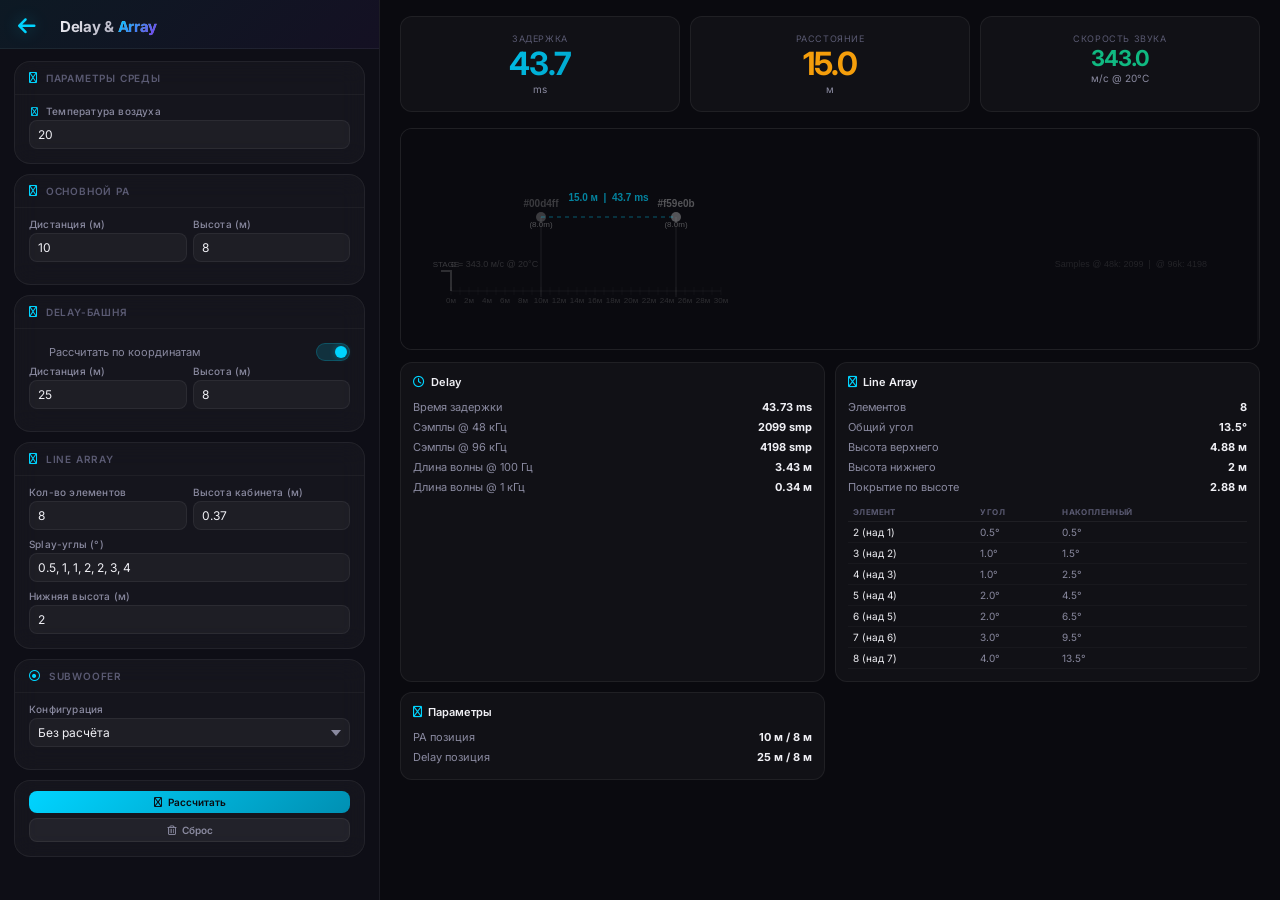
==== tools/delay-calc/index.html @ 60320d3c "feat: Delay & Array Calculator - Расчёт задержки: координаты PA/Delay или прямое расстояние - Скорос" ====
<!DOCTYPE html>
<html lang="ru">
<head>
<meta charset="UTF-8">
<meta name="viewport" content="width=device-width, initial-scale=1.0">
<title>Delay & Array Calculator — GenMap Toolkit</title>
<link rel="preconnect" href="https://fonts.googleapis.com">
<link rel="preconnect" href="https://fonts.gstatic.com" crossorigin>
<link href="https://fonts.googleapis.com/css2?family=Inter:wght@300;400;500;600;700;800&display=swap" rel="stylesheet">
<link rel="stylesheet" href="https://cdnjs.cloudflare.com/ajax/libs/font-awesome/6.5.1/css/all.min.css" crossorigin="anonymous">
<style>
*,*::before,*::after{margin:0;padding:0;box-sizing:border-box}
:root{--bg:#0a0a0f;--bg2:#0e0e16;--bg-card:rgba(255,255,255,0.03);--border:rgba(255,255,255,0.06);--border-hover:rgba(255,255,255,0.12);--text:#f0f0f5;--text2:#8a8aa0;--text3:#5a5a72;--cyan:#00d4ff;--purple:#7c3aed;--orange:#f59e0b;--green:#10b981;--red:#ef4444;--shadow:0 8px 32px rgba(0,0,0,0.4);--glow:0 0 20px rgba(0,212,255,0.15);--rs:8px;--rm:12px;--rl:16px;--t:.2s ease;--font:'Inter',-apple-system,sans-serif;--sb:380px}
html,body{height:100%;overflow:hidden}
body{opacity:0;transition:opacity .5s ease;font-family:var(--font);background:var(--bg);color:var(--text);-webkit-font-smoothing:antialiased;-moz-osx-font-smoothing:grayscale}
body.loaded{opacity:1}
::-webkit-scrollbar{width:5px;height:5px}
::-webkit-scrollbar-track{background:transparent}
::-webkit-scrollbar-thumb{background:rgba(255,255,255,0.08);border-radius:3px}
#app{display:flex;height:100vh;width:100vw;overflow:hidden}
#sidebar{width:var(--sb);min-width:var(--sb);height:100vh;overflow-y:auto;background:var(--bg2);border-right:1px solid var(--border);display:flex;flex-direction:column;z-index:10}
.sidebar-header{padding:16px 18px 12px;display:flex;align-items:center;gap:10px;border-bottom:1px solid var(--border);flex-shrink:0;background:linear-gradient(135deg,rgba(0,212,255,0.06),rgba(124,58,237,0.06))}
.sidebar-header i{font-size:20px;color:var(--cyan);filter:drop-shadow(0 0 8px rgba(0,212,255,0.3))}
.sidebar-header h1{font-size:15px;font-weight:700;letter-spacing:-.3px;background:linear-gradient(135deg,#f0f0f5,#8a8aa0);-webkit-background-clip:text;-webkit-text-fill-color:transparent}
.sidebar-header h1 span{background:linear-gradient(135deg,var(--cyan),var(--purple));-webkit-background-clip:text;-webkit-text-fill-color:transparent}
.sidebar-scroll{padding:12px 14px 20px;flex:1;overflow-y:auto;display:flex;flex-direction:column;gap:10px}
.card{background:var(--bg-card);backdrop-filter:blur(12px);-webkit-backdrop-filter:blur(12px);border:1px solid var(--border);border-radius:var(--rl);transition:transform var(--t),box-shadow var(--t),border-color var(--t)}
.card:hover{transform:translateY(-1px);box-shadow:var(--shadow),var(--glow);border-color:var(--border-hover)}
.card-header{display:flex;align-items:center;gap:8px;padding:10px 14px;font-size:10px;font-weight:600;text-transform:uppercase;letter-spacing:.8px;color:var(--text3);border-bottom:1px solid rgba(255,255,255,0.04)}
.card-header i{font-size:11px;color:var(--cyan)}
.card-body{padding:10px 14px 14px}
.form-group{margin-bottom:8px}
.form-group:last-child{margin-bottom:0}
.form-label{display:flex;align-items:center;gap:5px;font-size:10px;font-weight:500;color:var(--text2);margin-bottom:3px;letter-spacing:.2px}
.form-label i{font-size:9px;color:var(--cyan);width:12px;text-align:center}
.row-2{display:grid;grid-template-columns:1fr 1fr;gap:6px}
.row-3{display:grid;grid-template-columns:1fr 1fr 1fr;gap:6px}
input[type="number"],input[type="text"],select{width:100%;padding:6px 8px;background:rgba(255,255,255,0.04);border:1px solid var(--border);border-radius:var(--rs);color:var(--text);font-family:var(--font);font-size:12px;transition:border-color var(--t),box-shadow var(--t);outline:none;-moz-appearance:textfield}
input[type="number"]::-webkit-inner-spin-button{-webkit-appearance:none;margin:0}
input:focus,select:focus{border-color:var(--cyan);box-shadow:0 0 0 2px rgba(0,212,255,0.1)}
select{cursor:pointer;appearance:none;background-image:url("data:image/svg+xml,%3Csvg xmlns='http://www.w3.org/2000/svg' width='10' height='6' fill='%238a8aa0'%3E%3Cpath d='M0 0l5 6 5-6z'/%3E%3C/svg%3E");background-repeat:no-repeat;background-position:right 8px center;padding-right:24px;font-size:12px}
select option{background:#14141f;color:var(--text)}
.btn{display:inline-flex;align-items:center;justify-content:center;gap:6px;padding:7px 12px;border:none;border-radius:var(--rs);font-family:var(--font);font-size:11px;font-weight:600;cursor:pointer;transition:all var(--t);position:relative;overflow:hidden;user-select:none;white-space:nowrap}
.btn-primary{background:linear-gradient(135deg,var(--cyan),#0090b3);color:#0a0a0f}
.btn-primary:hover{box-shadow:0 0 20px rgba(0,212,255,0.3);transform:translateY(-1px)}
.btn-secondary{background:rgba(255,255,255,0.06);color:var(--text2);border:1px solid var(--border)}
.btn-secondary:hover{background:rgba(255,255,255,0.1);color:var(--text);border-color:var(--border-hover)}
.btn-block{width:100%}
.btn-sm{padding:5px 8px;font-size:10px}
.section-divider{border:none;border-top:1px solid var(--border);margin:8px 0}
/* Main */
#main{flex:1;height:100vh;display:flex;flex-direction:column;overflow:hidden}
#viewer{padding:16px 20px;overflow-y:auto;flex:1}
/* Result hero */
.result-hero{display:grid;grid-template-columns:repeat(3,1fr);gap:10px;margin-bottom:16px}
.result-card{background:var(--bg-card);border:1px solid var(--border);border-radius:var(--rm);padding:16px;text-align:center}
.result-card .rc-label{font-size:9px;color:var(--text3);text-transform:uppercase;letter-spacing:.6px;margin-bottom:2px}
.result-card .rc-value{font-size:32px;font-weight:700;letter-spacing:-1px;line-height:1.1}
.result-card .rc-sub{font-size:10px;color:var(--text2);margin-top:2px}
.result-card.delay .rc-value{background:linear-gradient(135deg,var(--cyan),#0090b3);-webkit-background-clip:text;-webkit-text-fill-color:transparent}
.result-card.distance .rc-value{color:var(--orange)}
.result-card.speed .rc-value{color:var(--green);font-size:22px}
/* Canvas */
.canvas-wrap{background:var(--bg-card);border:1px solid var(--border);border-radius:var(--rm);overflow:hidden;margin-bottom:12px}
.canvas-wrap canvas{display:block;width:100%;height:auto;background:#0a0a0f}
/* Result sections */
.results-grid{display:grid;grid-template-columns:1fr 1fr;gap:10px}
.detail-card{background:var(--bg-card);border:1px solid var(--border);border-radius:var(--rm);padding:12px}
.detail-card h4{font-size:11px;font-weight:600;margin-bottom:8px;display:flex;align-items:center;gap:6px}
.detail-card h4 i{color:var(--cyan);font-size:12px}
.detail-row{display:flex;justify-content:space-between;font-size:11px;padding:3px 0;color:var(--text2)}
.detail-row strong{color:var(--text)}
.detail-table{width:100%;border-collapse:collapse;font-size:10px;margin-top:6px}
.detail-table th{text-align:left;padding:4px 5px;font-size:8px;color:var(--text3);text-transform:uppercase;letter-spacing:.4px;border-bottom:1px solid var(--border)}
.detail-table td{padding:4px 5px;border-bottom:1px solid rgba(255,255,255,0.03);color:var(--text2)}
.detail-table td:first-child{color:var(--text)}
/* Toast */
#toast-container{position:fixed;top:12px;right:12px;z-index:9999;display:flex;flex-direction:column;gap:6px;pointer-events:none}
.toast{pointer-events:auto;padding:8px 14px;border-radius:var(--rm);backdrop-filter:blur(16px);display:flex;align-items:center;gap:8px;font-size:12px;font-weight:500;box-shadow:0 8px 32px rgba(0,0,0,0.5);transform:translateX(120%);opacity:0;transition:all .35s cubic-bezier(.34,1.56,.64,1);max-width:360px;border:1px solid}
.toast.show{transform:translateX(0);opacity:1}
.toast-success{background:rgba(16,185,129,0.15);border-color:rgba(16,185,129,0.3);color:var(--green)}
.toast-info{background:rgba(0,212,255,0.12);border-color:rgba(0,212,255,0.2);color:var(--cyan)}
.toast i{font-size:14px}
.toast .toast-close{margin-left:auto;cursor:pointer;opacity:.5;background:none;border:none;color:inherit;padding:0 4px;font-size:11px}
.toast-close:hover{opacity:1}
.toggle-wrap{display:flex;align-items:center;justify-content:space-between;padding:4px 0}
.toggle-label{font-size:11px;color:var(--text2);display:flex;align-items:center;gap:6px;cursor:pointer}
.toggle-label i{font-size:10px;color:var(--cyan);width:14px}
.toggle{position:relative;width:34px;height:18px;flex-shrink:0;cursor:pointer}
.toggle input{opacity:0;width:0;height:0;position:absolute}
.toggle-slider{position:absolute;inset:0;background:rgba(255,255,255,0.06);border-radius:18px;transition:all var(--t);border:1px solid rgba(255,255,255,0.04)}
.toggle-slider::before{content:'';position:absolute;width:12px;height:12px;left:2px;bottom:2px;background:var(--text3);border-radius:50%;transition:all var(--t)}
.toggle input:checked+.toggle-slider{background:rgba(0,212,255,0.15);border-color:rgba(0,212,255,0.2)}
.toggle input:checked+.toggle-slider::before{transform:translateX(16px);background:var(--cyan);box-shadow:0 0 6px rgba(0,212,255,0.3)}
.ripple{position:absolute;border-radius:50%;background:rgba(255,255,255,0.25);transform:scale(0);animation:rippleAnim .6s ease-out;pointer-events:none}
@keyframes rippleAnim{to{transform:scale(4);opacity:0}}
/* Responsive */
@media(max-width:900px){#sidebar{width:320px;min-width:320px}#viewer{padding:12px}.result-hero{grid-template-columns:1fr 1fr}}
@media(max-width:700px){#app{flex-direction:column}#sidebar{width:100%;min-width:0;height:auto;max-height:45vh;border-right:none;border-bottom:1px solid var(--border)}.sidebar-header{padding:12px 14px}.sidebar-header h1{font-size:14px}.sidebar-scroll{padding:10px;gap:8px}#main{height:55vh}#viewer{padding:10px}.result-hero{grid-template-columns:1fr}.results-grid{grid-template-columns:1fr}}
@media(max-width:480px){#sidebar{max-height:40vh}.sidebar-scroll{padding:8px;gap:6px}}
</style>
</head>
<body>
<div id="app">
  <aside id="sidebar">
    <div class="sidebar-header">
      <a href="../../index.html" style="display:inline-flex;align-items:center;gap:5px;color:var(--text3);text-decoration:none;font-size:10px;margin-right:4px;transition:color .2s" onmouseover="this.style.color='var(--cyan)'" onmouseout="this.style.color=''"><i class="fa-solid fa-arrow-left"></i></a>
      <i class="fa-solid fa-waveform"></i>
      <h1>Delay &amp; <span>Array</span></h1>
    </div>
    <div class="sidebar-scroll">

      <!-- Environment -->
      <div class="card">
        <div class="card-header"><i class="fa-regular fa-temperature-low"></i> Параметры среды</div>
        <div class="card-body">
          <div class="form-group">
            <label class="form-label"><i class="fa-regular fa-thermometer-half"></i> Температура воздуха</label>
            <input type="number" id="temperature" value="20" min="-20" max="50" step="1">
          </div>
        </div>
      </div>

      <!-- PA Position -->
      <div class="card">
        <div class="card-header"><i class="fa-regular fa-tower-broadcast"></i> Основной PA</div>
        <div class="card-body">
          <div class="row-2">
            <div class="form-group">
              <label class="form-label">Дистанция (м)</label>
              <input type="number" id="paDist" value="10" min="0" max="500" step="0.5">
            </div>
            <div class="form-group">
              <label class="form-label">Высота (м)</label>
              <input type="number" id="paHeight" value="8" min="0" max="50" step="0.5">
            </div>
          </div>
        </div>
      </div>

      <!-- Delay Position -->
      <div class="card">
        <div class="card-header"><i class="fa-regular fa-tower-cell"></i> Delay-башня</div>
        <div class="card-body">
          <div class="toggle-wrap">
            <label class="toggle-label"><i class="fa-regular fa-arrows-split"></i> Рассчитать по координатам</label>
            <label class="toggle"><input type="checkbox" id="useCoords" checked><span class="toggle-slider"></span></label>
          </div>
          <div id="coordsMode">
            <div class="row-2">
              <div class="form-group">
                <label class="form-label">Дистанция (м)</label>
                <input type="number" id="delayDist" value="25" min="0" max="500" step="0.5">
              </div>
              <div class="form-group">
                <label class="form-label">Высота (м)</label>
                <input type="number" id="delayHeight" value="8" min="0" max="50" step="0.5">
              </div>
            </div>
          </div>
          <div id="distMode" style="display:none">
            <div class="form-group">
              <label class="form-label">Расстояние от PA (м)</label>
              <input type="number" id="directDist" value="15" min="0" max="500" step="0.5">
            </div>
          </div>
        </div>
      </div>

      <!-- Line Array -->
      <div class="card">
        <div class="card-header"><i class="fa-regular fa-chart-simple"></i> Line Array</div>
        <div class="card-body">
          <div class="row-2">
            <div class="form-group">
              <label class="form-label">Кол-во элементов</label>
              <input type="number" id="arrayCount" value="8" min="1" max="32" step="1">
            </div>
            <div class="form-group">
              <label class="form-label">Высота кабинета (м)</label>
              <input type="number" id="cabHeight" value="0.37" min="0.1" max="2" step="0.01">
            </div>
          </div>
          <div class="form-group">
            <label class="form-label">Splay-углы (°)</label>
            <input type="text" id="splayAngles" value="0.5, 1, 1, 2, 2, 3, 4" placeholder="0.5, 1, 1, 2, 2, 3, 4">
          </div>
          <div class="form-group">
            <label class="form-label">Нижняя высота (м)</label>
            <input type="number" id="arrayBottom" value="2" min="0" max="30" step="0.5">
          </div>
        </div>
      </div>

      <!-- Subwoofer -->
      <div class="card">
        <div class="card-header"><i class="fa-regular fa-circle-dot"></i> Subwoofer</div>
        <div class="card-body">
          <div class="form-group">
            <label class="form-label">Конфигурация</label>
            <select id="subConfig">
              <option value="none">Без расчёта</option>
              <option value="endfire">End-Fire Array</option>
              <option value="gradient">Gradient (cardioid)</option>
              <option value="left-right">Left / Right</option>
            </select>
          </div>
          <div id="subParams">
            <div class="row-2">
              <div class="form-group">
                <label class="form-label">Кол-во колонок</label>
                <input type="number" id="subCount" value="4" min="2" max="16" step="1">
              </div>
              <div class="form-group">
                <label class="form-label">Шаг (м)</label>
                <input type="number" id="subSpacing" value="1.0" min="0.1" max="10" step="0.1">
              </div>
            </div>
          </div>
        </div>
      </div>

      <!-- Actions -->
      <div class="card">
        <div class="card-body" style="display:flex;flex-direction:column;gap:5px">
          <button class="btn btn-primary btn-sm btn-block" id="btnRefresh"><i class="fa-regular fa-rotate"></i> Рассчитать</button>
          <button class="btn btn-secondary btn-sm" id="btnReset"><i class="fa-regular fa-trash-can"></i> Сброс</button>
        </div>
      </div>

    </div>
  </aside>

  <main id="main">
    <div id="viewer">

      <!-- Results hero -->
      <div class="result-hero" id="resultHero"></div>

      <!-- Canvas -->
      <div class="canvas-wrap">
        <canvas id="schematic"></canvas>
      </div>

      <!-- Detailed results -->
      <div class="results-grid" id="resultsGrid"></div>

    </div>
  </main>
</div>

<div id="toast-container"></div>

<script>
(function(){
'use strict';

var state = {
  temp: 20,
  paDist: 10, paHeight: 8,
  delayDist: 25, delayHeight: 8,
  directDist: 15,
  useCoords: true,
  arrayCount: 8, cabHeight: 0.37,
  splayStr: '0.5, 1, 1, 2, 2, 3, 4',
  arrayBottom: 2,
  subConfig: 'none',
  subCount: 4, subSpacing: 1.0
};

function $(s){return document.querySelector(s)}
function deepClone(o){return JSON.parse(JSON.stringify(o))}

function toast(m,t,d){t=t||'info';d=d||2500;var icons={success:'fa-regular fa-circle-check',error:'fa-regular fa-circle-xmark',info:'fa-regular fa-circle-info'};var c=$('#toast-container');var el=document.createElement('div');el.className='toast toast-'+t;el.innerHTML='<i class="'+(icons[t]||icons.info)+'"></i><span>'+m+'</span><button class="toast-close">&times;</button>';c.appendChild(el);requestAnimationFrame(function(){requestAnimationFrame(function(){el.classList.add('show')})});var close=function(){el.classList.remove('show');setTimeout(function(){el.remove()},400)};el.querySelector('.toast-close').addEventListener('click',close);setTimeout(close,d)}

function readState(){
  state.temp=parseFloat($('#temperature').value)||20;
  state.paDist=parseFloat($('#paDist').value)||0;
  state.paHeight=parseFloat($('#paHeight').value)||0;
  state.useCoords=$('#useCoords').checked;
  state.delayDist=parseFloat($('#delayDist').value)||0;
  state.delayHeight=parseFloat($('#delayHeight').value)||0;
  state.directDist=parseFloat($('#directDist').value)||0;
  state.arrayCount=parseInt($('#arrayCount').value,10)||1;
  state.cabHeight=parseFloat($('#cabHeight').value)||0.37;
  state.splayStr=$('#splayAngles').value;
  state.arrayBottom=parseFloat($('#arrayBottom').value)||0;
  state.subConfig=$('#subConfig').value;
  state.subCount=parseInt($('#subCount').value,10)||2;
  state.subSpacing=parseFloat($('#subSpacing').value)||1;
}

/* === CALCULATIONS === */
function calcSpeedOfSound(t){return 331+0.6*t}

function calcDelay(paDist, paH, delayDist, delayH){
  var d=Math.sqrt(Math.pow(delayDist-paDist,2)+Math.pow(delayH-paH,2));
  return d;
}

function parseSplays(str, count){
  var parts=str.split(',').map(function(s){return parseFloat(s.trim())}).filter(function(v){return!isNaN(v)&&v>=0});
  var result=[];
  for(var i=0;i<count-1;i++)result.push(parts[i]||parts[parts.length-1]||0);
  return result;
}

function render(){
  readState();

  var c=calcSpeedOfSound(state.temp);
  var d=state.useCoords?calcDelay(state.paDist,state.paHeight,state.delayDist,state.delayHeight):state.directDist;
  var delayMs=d/c*1000;
  var samples48=Math.round(delayMs*48);
  var samples96=Math.round(delayMs*96);
  var splays=parseSplays(state.splayStr,state.arrayCount);
  var totalAngle=0;splays.forEach(function(a){totalAngle+=a});
  var topH=state.arrayBottom+Math.cos(totalAngle*Math.PI/180)*state.arrayCount*state.cabHeight;

  // Hero
  var hero=$('#resultHero');
  hero.innerHTML=
    '<div class="result-card delay"><div class="rc-label">Задержка</div><div class="rc-value">'+delayMs.toFixed(1)+'</div><div class="rc-sub">ms</div></div>'+
    '<div class="result-card distance"><div class="rc-label">Расстояние</div><div class="rc-value">'+d.toFixed(1)+'</div><div class="rc-sub">м</div></div>'+
    '<div class="result-card speed"><div class="rc-label">Скорость звука</div><div class="rc-value">'+c.toFixed(1)+'</div><div class="rc-sub">м/с @ '+state.temp+'°C</div></div>';

  // Detailed results
  var grid=$('#resultsGrid');
  var delayHtml=
    '<div class="detail-card"><h4><i class="fa-regular fa-clock"></i> Delay</h4>'+
    '<div class="detail-row"><span>Время задержки</span><strong>'+delayMs.toFixed(2)+' ms</strong></div>'+
    '<div class="detail-row"><span>Сэмплы @ 48 кГц</span><strong>'+samples48+' smp</strong></div>'+
    '<div class="detail-row"><span>Сэмплы @ 96 кГц</span><strong>'+samples96+' smp</strong></div>'+
    '<div class="detail-row"><span>Длина волны @ 100 Гц</span><strong>'+(c/100).toFixed(2)+' м</strong></div>'+
    '<div class="detail-row"><span>Длина волны @ 1 кГц</span><strong>'+(c/1000).toFixed(2)+' м</strong></div></div>';

  var arrayHtml=
    '<div class="detail-card"><h4><i class="fa-regular fa-chart-simple"></i> Line Array</h4>'+
    '<div class="detail-row"><span>Элементов</span><strong>'+state.arrayCount+'</strong></div>'+
    '<div class="detail-row"><span>Общий угол</span><strong>'+totalAngle.toFixed(1)+'°</strong></div>'+
    '<div class="detail-row"><span>Высота верхнего</span><strong>'+topH.toFixed(2)+' м</strong></div>'+
    '<div class="detail-row"><span>Высота нижнего</span><strong>'+state.arrayBottom+' м</strong></div>'+
    '<div class="detail-row"><span>Покрытие по высоте</span><strong>'+(topH-state.arrayBottom).toFixed(2)+' м</strong></div>'+
    (splays.length>0?'<table class="detail-table"><thead><tr><th>Элемент</th><th>Угол</th><th>Накопленный</th></tr></thead><tbody>'+splays.map(function(a,i){
      var acc=0;for(var j=0;j<=i;j++)acc+=splays[j];
      return '<tr><td>'+(i+2)+' (над '+((i+1))+')</td><td>'+a.toFixed(1)+'°</td><td>'+acc.toFixed(1)+'°</td></tr>';
    }).join('')+'</tbody></table>':'')+'</div>';

  // Subwoofer
  var subHtml='';
  if(state.subConfig!=='none'){
    var subDetail='';
    if(state.subConfig==='endfire'){
      var totalLen=(state.subCount-1)*state.subSpacing;
      var maxCancel=state.subSpacing/c*1000;
      subDetail='<div class="detail-row"><span>Длина массива</span><strong>'+totalLen.toFixed(1)+' м</strong></div>'+
        '<div class="detail-row"><span>Макс. подавление</span><strong>'+maxCancel.toFixed(1)+' мс</strong></div>'+
        '<div class="detail-row"><span>Полярность</span><br><span style="font-size:9px;color:var(--text3)">Все колонки в фазе. Задержка: 0 / '+maxCancel.toFixed(1)+' / '+(maxCancel*2).toFixed(1)+' ms</span></div>';
    }else if(state.subConfig==='gradient'){
      subDetail='<div class="detail-row"><span>Тыловые колонки</span><strong>'+Math.floor(state.subCount/2)+'</strong></div>'+
        '<div class="detail-row"><span>Инвертировать полярность</span><strong>Да</strong></div>'+
        '<div class="detail-row"><span>Задержка тыла</span><strong>'+(state.subSpacing/c*1000).toFixed(2)+' ms</strong></div>';
    }else if(state.subConfig==='left-right'){
      subDetail='<div class="detail-row"><span>Колонок на сторону</span><strong>'+(state.subCount/2)+(state.subCount%2?' (+1 center)':'')+'</strong></div>'+
        '<div class="detail-row"><span>Ширина базы (L–R)</span><strong>'+(state.subSpacing).toFixed(1)+' м</strong></div>';
    }
    subHtml='<div class="detail-card"><h4><i class="fa-regular fa-circle-dot"></i> Sub: '+['','End-Fire','Gradient','Left/Right'][['none','endfire','gradient','left-right'].indexOf(state.subConfig)]+'</h4>'+subDetail+'</div>';
  }

  grid.innerHTML=delayHtml+arrayHtml+(subHtml||'')+'<div class="detail-card"><h4><i class="fa-regular fa-ruler"></i> Параметры</h4>'+
    '<div class="detail-row"><span>PA позиция</span><strong>'+state.paDist+' м / '+state.paHeight+' м</strong></div>'+
    '<div class="detail-row"><span>Delay позиция</span><strong>'+(state.useCoords?state.delayDist+' м / '+state.delayHeight+' м':'дистанция '+state.directDist+' м')+'</strong></div></div>';

  // Canvas
  drawSchematic(state.paDist,state.paHeight,state.useCoords?state.delayDist:state.paDist+state.directDist,state.useCoords?state.delayHeight:state.paHeight,c,delayMs);
}

/* === CANVAS SCHEMATIC === */
function drawSchematic(paX,paY,dX,dY,c,ms){
  var canvas=$('#schematic');
  var wrap=canvas.parentElement;
  var rect=wrap.getBoundingClientRect();
  var W=Math.min(rect.width-4,900);
  var H=220;
  var dpr=window.devicePixelRatio||1;
  canvas.width=W*dpr;canvas.height=H*dpr;canvas.style.width=W+'px';canvas.style.height=H+'px';
  var ctx=canvas.getContext('2d');
  ctx.scale(dpr,dpr);

  ctx.clearRect(0,0,W,H);

  var pad=50;
  var plotW=W-pad*2;
  var plotH=H-pad*2-30;
  var maxX=Math.max(paX,dX)+5;
  var maxY=Math.max(paY,4)+2;
  var sx=plotW/maxX,sy=plotH/maxY;
  var scale=Math.min(sx,sy);
  var midY=H-pad-10;
  var zeroY=midY;
  var groundY=midY+2;

  // Ground line
  ctx.strokeStyle='rgba(255,255,255,0.06)';ctx.lineWidth=1;
  ctx.beginPath();ctx.moveTo(pad,groundY);ctx.lineTo(pad+maxX*scale,groundY);ctx.stroke();

  // Hash marks on ground
  ctx.fillStyle='var(--text3)';ctx.font='8px Inter,sans-serif';ctx.textAlign='center';ctx.textBaseline='top';
  for(var i=0;i<=Math.ceil(maxX);i++){
    var hx=pad+i*scale;
    ctx.strokeStyle='rgba(255,255,255,0.03)';ctx.lineWidth=1;
    ctx.beginPath();ctx.moveTo(hx,groundY-4);ctx.lineTo(hx,groundY+4);ctx.stroke();
    if(i%2===0){ctx.fillStyle='rgba(255,255,255,0.15)';ctx.fillText(i+'м',hx,groundY+6);}
  }

  // Stage line
  ctx.strokeStyle='rgba(255,255,255,0.15)';ctx.lineWidth=2;
  ctx.beginPath();ctx.moveTo(pad-10,groundY-20);ctx.lineTo(pad,groundY-20);ctx.lineTo(pad,groundY);ctx.stroke();
  ctx.fillStyle='rgba(255,255,255,0.2)';ctx.font='8px Inter,sans-serif';ctx.textAlign='center';ctx.textBaseline='bottom';
  ctx.fillText('STAGE',pad-5,groundY-22);

  // PA
  var paPX=pad+paX*scale;
  var paPY=zeroY-paY*scale;
  drawTower(ctx,paPX,paPY,c,'#00d4ff','PA');

  // Delay
  var dlPX=pad+dX*scale;
  var dlPY=zeroY-dY*scale;
  drawTower(ctx,dlPX,dlPY,c,'#f59e0b','DELAY');

  // Connection line with arrow
  ctx.strokeStyle='rgba(0,212,255,0.4)';ctx.lineWidth=1;ctx.setLineDash([4,4]);
  ctx.beginPath();ctx.moveTo(paPX,paPY);ctx.lineTo(dlPX,dlPY);ctx.stroke();ctx.setLineDash([]);

  // Distance label on line
  var midX=(paPX+dlPX)/2,midY2=(paPY+dlPY)/2-14;
  ctx.fillStyle='rgba(0,212,255,0.6)';ctx.font='bold 10px Inter,sans-serif';ctx.textAlign='center';ctx.textBaseline='bottom';
  var dist=Math.sqrt(Math.pow(dX-paX,2)+Math.pow(dY-paY,2));
  ctx.fillText(dist.toFixed(1)+' м  |  '+ms.toFixed(1)+' ms',midX,midY2);

  // Legend
  ctx.font='9px Inter,sans-serif';ctx.textAlign='left';ctx.textBaseline='bottom';
  ctx.fillStyle='rgba(255,255,255,0.15)';
  ctx.fillText('c = '+c.toFixed(1)+' м/с @ '+state.temp+'°C',pad,midY-20);

  // Speaker icon at top right
  ctx.font='9px Inter,sans-serif';ctx.textAlign='right';
  ctx.fillStyle='rgba(255,255,255,0.1)';
  ctx.fillText('Samples @ 48k: '+Math.round(ms*48)+'  |  @ 96k: '+Math.round(ms*96),W-pad,midY-20);
}

function drawTower(ctx,x,y,color,label){
  // Tower pole
  ctx.strokeStyle=color;ctx.lineWidth=2;
  ctx.globalAlpha=0.3;
  ctx.beginPath();ctx.moveTo(x,y);ctx.lineTo(x,y+80);ctx.stroke();
  ctx.globalAlpha=1;

  // Head
  ctx.fillStyle=color;ctx.shadowColor=color;ctx.shadowBlur=8;
  ctx.beginPath();ctx.arc(x,y,5,0,Math.PI*2);ctx.fill();
  ctx.shadowBlur=0;

  // Label
  ctx.fillStyle=color;ctx.font='bold 10px Inter,sans-serif';ctx.textAlign='center';ctx.textBaseline='bottom';
  ctx.fillText(label,x,y-8);

  // Height label
  ctx.fillStyle='rgba(255,255,255,0.3)';ctx.font='8px Inter,sans-serif';ctx.textBaseline='top';
  ctx.fillText('('+(y<100?((y-80)*-1).toFixed(1):(y-80).toFixed(1)).replace('-','')+'m)',x,y+4);
}

/* === EVENTS === */
function syncInputs(){
  $('#temperature').value=state.temp;
  $('#paDist').value=state.paDist;$('#paHeight').value=state.paHeight;
  $('#delayDist').value=state.delayDist;$('#delayHeight').value=state.delayHeight;
  $('#directDist').value=state.directDist;
  $('#useCoords').checked=state.useCoords;
  $('#arrayCount').value=state.arrayCount;$('#cabHeight').value=state.cabHeight;
  $('#splayAngles').value=state.splayStr;$('#arrayBottom').value=state.arrayBottom;
  $('#subConfig').value=state.subConfig;$('#subCount').value=state.subCount;$('#subSpacing').value=state.subSpacing;
  toggleCoordMode();
}

function toggleCoordMode(){
  var use=$('#useCoords').checked;
  $('#coordsMode').style.display=use?'':'none';
  $('#distMode').style.display=use?'none':'';
}

// Auto-calc on any input
document.querySelectorAll('#sidebar input, #sidebar select').forEach(function(el){
  el.addEventListener('input',render);
  el.addEventListener('change',render);
});

$('#useCoords').addEventListener('change',function(){toggleCoordMode();render();});

// Subwoofer visibility
$('#subConfig').addEventListener('change',function(){
  var vis=this.value!=='none';
  $('#subParams').style.display=vis?'':'none';
  render();
});

$('#btnRefresh').addEventListener('click',render);

// Reset
$('#btnReset').addEventListener('click',function(){
  state={temp:20,paDist:10,paHeight:8,delayDist:25,delayHeight:8,directDist:15,useCoords:true,arrayCount:8,cabHeight:0.37,splayStr:'0.5, 1, 1, 2, 2, 3, 4',arrayBottom:2,subConfig:'none',subCount:4,subSpacing:1.0};
  syncInputs();render();
  toast('Сброшено','info');
});

// Ripple
document.querySelectorAll('.btn').forEach(function(b){
  b.addEventListener('click',function(e){
    var r=b.getBoundingClientRect();var s=Math.max(r.width,r.height);
    var sp=document.createElement('span');sp.className='ripple';
    sp.style.width=sp.style.height=s+'px';sp.style.left=(e.clientX-r.left-s/2)+'px';sp.style.top=(e.clientY-r.top-s/2)+'px';
    b.appendChild(sp);sp.addEventListener('animationend',function(){sp.remove()});
  });
});

// Init
document.addEventListener('DOMContentLoaded',function(){
  syncInputs();
  render();
  // Sub params visibility
  var vis=$('#subConfig').value!=='none';
  $('#subParams').style.display=vis?'':'none';
  document.body.classList.add('loaded');
});

})();
</script>
</body>
</html>
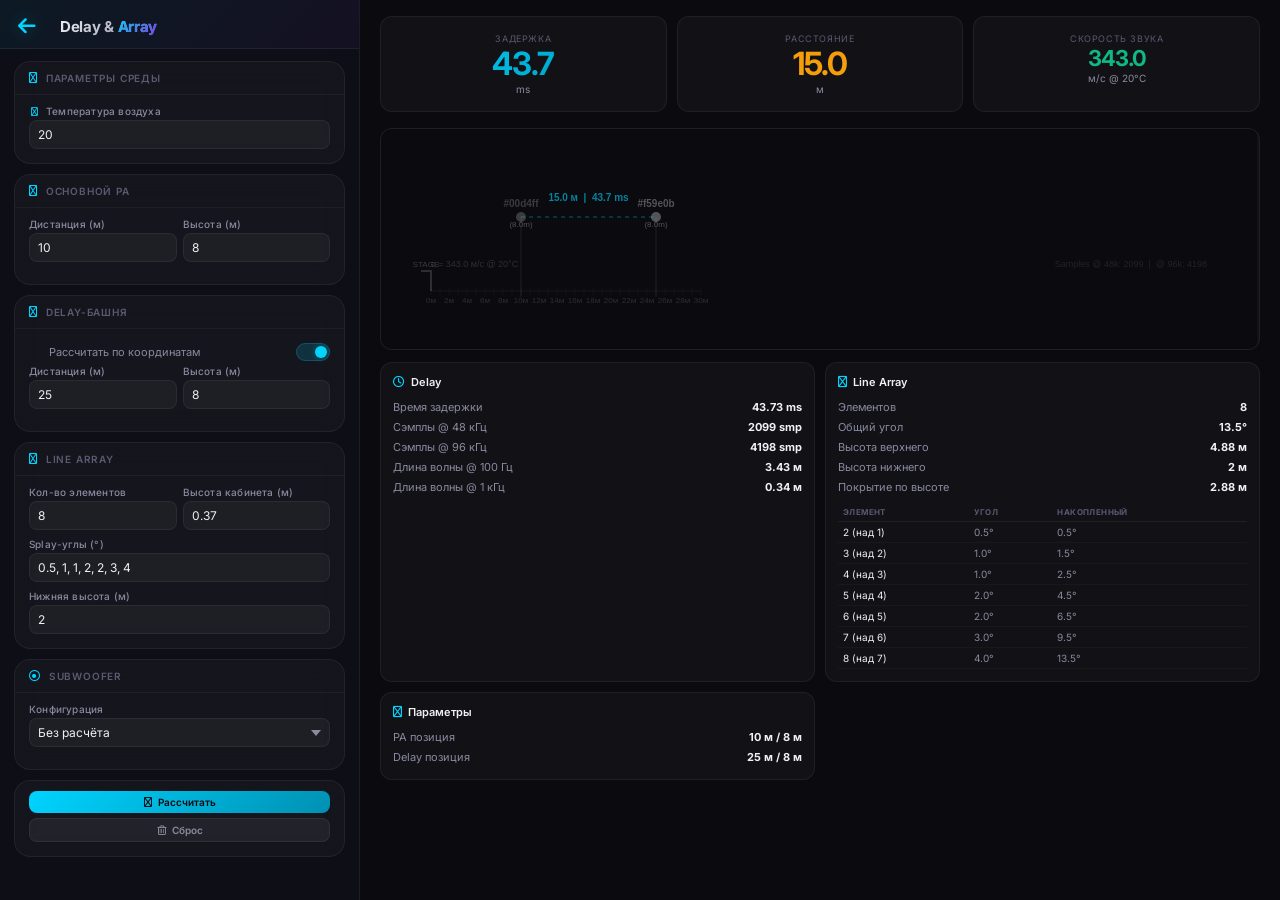
==== commit d6f4fb06: "feat: full mobile adaptation — touch events, responsive UI, collapse, perf Этап 1 — touch-события дл" ====
--- a/tools/delay-calc/index.html
+++ b/tools/delay-calc/index.html
@@ -3,14 +3,14 @@
 <head>
 <meta charset="UTF-8">
 <meta name="viewport" content="width=device-width, initial-scale=1.0">
-<title>Delay & Array Calculator — GenMap Toolkit</title>
+<title>Delay & Array Calculator — S.T.A.G.E. PRO ToolKit</title>
 <link rel="preconnect" href="https://fonts.googleapis.com">
 <link rel="preconnect" href="https://fonts.gstatic.com" crossorigin>
 <link href="https://fonts.googleapis.com/css2?family=Inter:wght@300;400;500;600;700;800&display=swap" rel="stylesheet">
 <link rel="stylesheet" href="https://cdnjs.cloudflare.com/ajax/libs/font-awesome/6.5.1/css/all.min.css" crossorigin="anonymous">
 <style>
 *,*::before,*::after{margin:0;padding:0;box-sizing:border-box}
-:root{--bg:#0a0a0f;--bg2:#0e0e16;--bg-card:rgba(255,255,255,0.03);--border:rgba(255,255,255,0.06);--border-hover:rgba(255,255,255,0.12);--text:#f0f0f5;--text2:#8a8aa0;--text3:#5a5a72;--cyan:#00d4ff;--purple:#7c3aed;--orange:#f59e0b;--green:#10b981;--red:#ef4444;--shadow:0 8px 32px rgba(0,0,0,0.4);--glow:0 0 20px rgba(0,212,255,0.15);--rs:8px;--rm:12px;--rl:16px;--t:.2s ease;--font:'Inter',-apple-system,sans-serif;--sb:380px}
+:root{--bg:#0a0a0f;--bg2:#0e0e16;--bg-card:rgba(255,255,255,0.03);--border:rgba(255,255,255,0.06);--border-hover:rgba(255,255,255,0.12);--text:#f0f0f5;--text2:#8a8aa0;--text3:#5a5a72;--cyan:#00d4ff;--purple:#7c3aed;--orange:#f59e0b;--green:#10b981;--red:#ef4444;--shadow:0 8px 32px rgba(0,0,0,0.4);--glow:0 0 20px rgba(0,212,255,0.15);--rs:8px;--rm:12px;--rl:16px;--t:.2s ease;--font:'Inter',-apple-system,sans-serif;--sb:360px}
 html,body{height:100%;overflow:hidden}
 body{opacity:0;transition:opacity .5s ease;font-family:var(--font);background:var(--bg);color:var(--text);-webkit-font-smoothing:antialiased;-moz-osx-font-smoothing:grayscale}
 body.loaded{opacity:1}
@@ -96,8 +96,8 @@
 @keyframes rippleAnim{to{transform:scale(4);opacity:0}}
 /* Responsive */
 @media(max-width:900px){#sidebar{width:320px;min-width:320px}#viewer{padding:12px}.result-hero{grid-template-columns:1fr 1fr}}
-@media(max-width:700px){#app{flex-direction:column}#sidebar{width:100%;min-width:0;height:auto;max-height:45vh;border-right:none;border-bottom:1px solid var(--border)}.sidebar-header{padding:12px 14px}.sidebar-header h1{font-size:14px}.sidebar-scroll{padding:10px;gap:8px}#main{height:55vh}#viewer{padding:10px}.result-hero{grid-template-columns:1fr}.results-grid{grid-template-columns:1fr}}
-@media(max-width:480px){#sidebar{max-height:40vh}.sidebar-scroll{padding:8px;gap:6px}}
+@media(max-width:700px){#app{flex-direction:column}#sidebar{width:100%;min-width:0;height:auto;max-height:45vh;border-right:none;border-bottom:1px solid var(--border)}.sidebar-header{padding:12px 14px}.sidebar-header h1{font-size:14px}.sidebar-scroll{padding:10px;gap:8px}#main{height:55vh}#viewer{padding:10px}.result-hero{grid-template-columns:1fr}.results-grid{grid-template-columns:1fr}.btn{min-height:44px}input[type="number"],input[type="text"],select{min-height:44px}.card-header{cursor:pointer;user-select:none}.card-header::after{content:'\f078';font-family:'Font Awesome 6 Free';font-weight:900;font-size:9px;color:var(--text3);margin-left:auto;transition:transform .2s}.card-header.collapsed::after{transform:rotate(-90deg)}.card-header.collapsed+.card-body{display:none}}
+@media(max-width:480px){#sidebar{max-height:40vh}.sidebar-scroll{padding:8px;gap:6px}#toast-container{top:auto;bottom:12px;right:12px;left:12px}.toast{max-width:100%}}
 </style>
 </head>
 <body>
@@ -524,11 +524,18 @@
   });
 });
 
+function initCollapse(){
+  if(window.innerWidth>=700)return;
+  document.querySelectorAll('.card-header').forEach(function(h){
+    h.addEventListener('click',function(){h.classList.toggle('collapsed')});
+  });
+}
+
 // Init
 document.addEventListener('DOMContentLoaded',function(){
   syncInputs();
   render();
-  // Sub params visibility
+  initCollapse();
   var vis=$('#subConfig').value!=='none';
   $('#subParams').style.display=vis?'':'none';
   document.body.classList.add('loaded');
